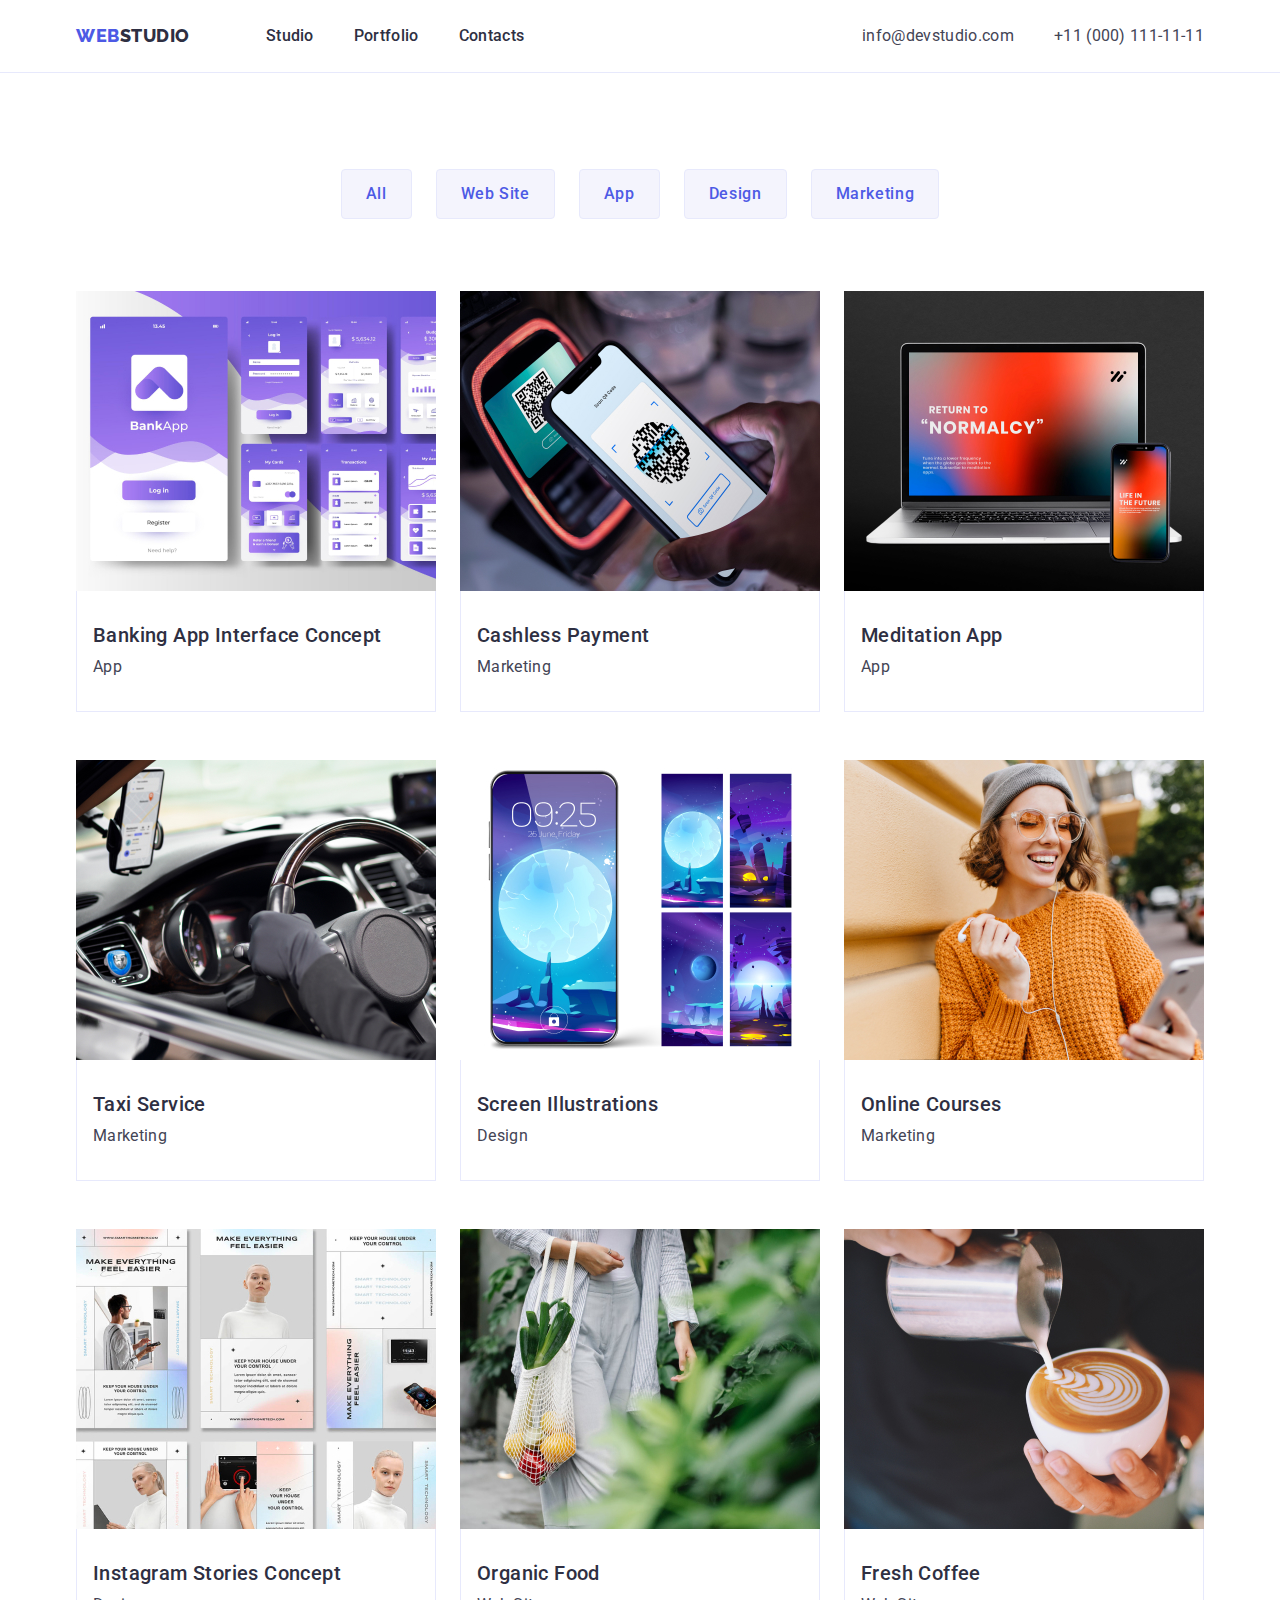
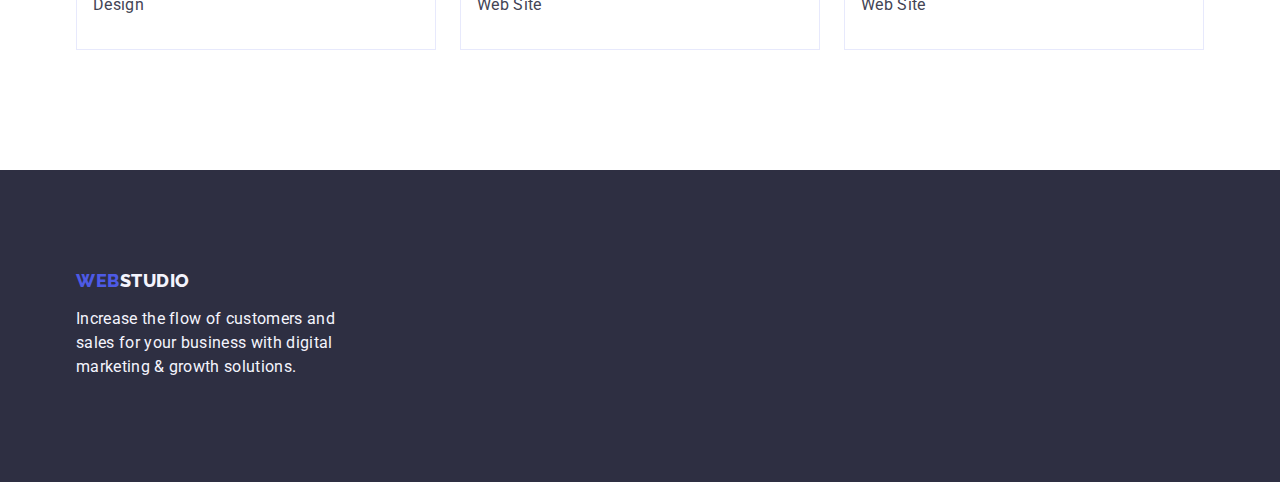
==== portfolio.html @ be7afb0c "3" ====
<!DOCTYPE html>
<html lang="en">
<head>
    <meta charset="UTF-8">
    <meta http-equiv="X-UA-Compatible" content="IE=edge">
    <meta name="viewport" content="width=device-width, initial-scale=1.0">
    <title>Portfolio</title>
    <link rel="preconnect" href="https://fonts.googleapis.com">
    <link rel="preconnect" href="https://fonts.gstatic.com" crossorigin>
    <link href="https://fonts.googleapis.com/css2?family=Raleway:wght@800&family=Roboto:wght@400;500;700;900&display=swap" rel="stylesheet">
    <link rel="stylesheet" href="https://cdnjs.cloudflare.com/ajax/libs/modern-normalize/1.1.0/modern-normalize.min.css">
    <link rel="stylesheet" href="./css/styles.css">
</head>
<body>

    <header class="main-header">
        
        <div class="container main-nav">

            <nav class="main-nav">

                <a href="./index.html" class="logo header link">Web<span class="accent">Studio</span></a>

                <ul class="site-nav list">
                    <li class="item"><a href="./index.html" class="link">Studio</a></li>
                    <li class="item"><a href="./portfolio.html" class="link">Portfolio</a></li>
                    <li class="item"><a href="" class="link">Contacts</a></li>
                </ul>

            </nav>
            
            <address class="contacts">
                <ul class="list">
                    <li class="item"><a href="mailto:info@devstudio.com" class="contact link">info@devstudio.com</a></li>
                    <li class="item"><a href="tel:+110001111111" class="contact link">+11 (000) 111-11-11</a></li>  
                </ul>                      
            </address>   
        
        </div>
        
    </header>

    <main>

        <section class="section gallery">
            <div class="container">
                <h1 class="section-title" hidden>Parametr selection</h1>
                <ul class="buttons-list list">
                    <li class="item">           
                        <button type="button" class="button">All</button>
                    </li>

                    <li class="item">           
                        <button type="button" class="button">Web Site</button>
                    </li>

                    <li class="item">           
                        <button type="button" class="button">App</button>
                    </li>

                    <li class="item">           
                        <button type="button" class="button">Design</button>
                    </li>

                    <li class="item">           
                        <button type="button" class="button">Marketing</button>
                    </li>
                </ul>

                <ul class="photo-list list">
                    <li class="item">
                        <a href="" class="link">
                        <img 
                            src="./images/BankingAppInterfaceConcept.jpg" 
                            alt="Banking app Interface screenshots"
                            width="360"                    
                        >
                        <div class="category">
                            <h2 class="title">Banking App Interface Concept</h2>
                            <p class="text">App</p>
                        </div>  
                        </a>
                    </li>

                    <li class="item">
                        <a href="" class="link">
                        <img 
                            src="./images/CashlessPayment.jpg" 
                            alt="Payment by phone"
                            width="360"                    
                        >
                        <div class="category">
                            <h2 class="title">Cashless Payment</h2>
                            <p class="text">Marketing</p>
                        </div> 
                        </a> 
                    </li>

                    <li class="item">
                        <a href="" class="link">
                        <img 
                            src="./images/MeditationApp.jpg" 
                            alt="Meditation app on laptop and phone screen"
                            width="360"                    
                        >
                        <div class="category">
                            <h2 class="title">Meditation App</h2>
                            <p class="text">App</p>
                        </div> 
                        </a>
                    </li>

                    <li class="item">
                        <a href="" class="link">
                        <img 
                            src="./images/TaxiService.jpg" 
                            alt="Taxi steering wheel"
                            width="360"                    
                        >
                        <div class="category">
                            <h2 class="title">Taxi Service</h2>
                            <p class="text">Marketing</p>
                        </div>
                        </a>  
                    </li>

                    <li class="item">
                        <a href="" class="link">
                        <img 
                            src="./images/ScreenIllustrations.jpg" 
                            alt="Phone screen Illustrations"
                            width="360"                    
                        >
                        <div class="category">
                            <h2 class="title">Screen Illustrations</h2>
                            <p class="text">Design</p> 
                        </div> 
                        </a>
                    </li>

                    <li class="item">
                        <a href="" class="link">
                        <img 
                            src="./images/OnlineCourses.jpg" 
                            alt="Smiling girl in headphones looking at the phone"
                            width="360"                    
                        >
                        <div class="category">
                            <h2 class="title">Online Courses</h2>
                            <p class="text">Marketing</p> 
                        </div> 
                        </a>
                    </li>

                    <li class="item">
                        <a href="" class="link">
                        <img 
                            src="./images/InstagramStoriesConcept.jpg" 
                            alt="screenshots of Instagram stories"
                            width="360"                    
                        >
                        <div class="category">
                            <h2 class="title">Instagram Stories Concept</h2>
                            <p class="text">Design</p>
                        </div>  
                        </a>
                    </li>

                    <li class="item">
                        <a href="" class="link">
                        <img 
                            src="./images/OrganicFood.jpg" 
                            alt="Vegetables and fruits in an ecological grid"
                            width="360"                    
                        >
                        <div class="category">
                            <h2 class="title">Organic Food</h2>
                            <p class="text">Web Site</p> 
                        </div> 
                        </a>
                    </li>

                    <li class="item">
                        <a href="" class="link">
                        <img 
                            src="./images/FreshCoffee.jpg" 
                            alt="Barista makes pattern with milk foam on coffee"
                            width="360"                    
                        >
                        <div class="category">
                            <h2 class="title">Fresh Coffee</h2>
                            <p class="text">Web Site</p> 
                        </div>
                        </a> 
                    </li>
                </ul>
            </div>
        </section>

    </main>
    
    <footer class="footer">

        <div class="container">

            <a href="./index.html" class="logo footer link">Web<span class="accent">Studio</span></a>
            
            <p class="text footer">Increase the flow of customers and sales for your business with digital marketing & growth solutions.</p>

        </div>

    </footer>

</body>
</html>
---- css/styles.css ----
:root {
    --primary-text-color: #434455;
    --title-text-color: #2E2F42;
    --accent-color: #4D5AE5;
    --primary-white-color: #ffffff;
    --light-text-color: #F4F4FD;
    --secondary-accent-color: #404BBF;
    --border-color: #e7e9fc;
}

html {
    box-sizing: border-box;
}

*,
*::before,
*::after {
    box-sizing: inherit;
}

body {
    color: var(--primary-text-color);
    background-color: var(--primary-white-color);

    font-family: "Roboto", sans-serif;
} 

.list {
    padding: 0;
    margin: 0;
    list-style: none;
}

img {
    display: block;
}

.main-header {
    border-bottom: 1px solid var(--border-color);
}

/* logo */

.logo {
    color: var(--accent-color);

    font-family: "Raleway", sans-serif;
    font-weight: 800;
    font-size: 18px;
    line-height: 1.17;
    letter-spacing: 0.03em;
    text-transform: uppercase;
    text-decoration: none;
}

.logo .accent {
    color: var(--title-text-color);
}

.logo.header {
    margin-right: 76px;

    color: var(--accent-color);
}

.logo.footer {
    color: var(--accent-color);
}

.logo.footer .accent {
    color: var(--light-text-color);
}

/* navigation */

.main-nav {
    display: flex;
    align-items: center;
}

.site-nav {
    display: flex;
    gap: 40px;
}

/* .site-nav .item + .item {
    margin-left: 40px;
} */

.site-nav .link { 
    display: block;
    padding-top: 24px;
    padding-bottom: 24px;

    color: var(--title-text-color);

    font-weight: 500;
    font-size: 16px;
    line-height: 1.5;
    letter-spacing: 0.02em;
    text-decoration: none;
}

.site-nav .link:hover,
.site-nav .link:focus {
    color: var(--secondary-accent-color);
}

.link {
    text-decoration: none;
}

/* contacts */

.contacts {
    font-style: normal;
    margin-left: auto;
}

.contacts .list {
    display: flex;
    gap: 40px;
}

/* .contacts .list .item + .item {
    margin-left: 40px;
} */

.contact {
    color: var(--primary-text-color);

    font-size: 16px;
    line-height: 1.5;
    letter-spacing: 0.02em;
    text-decoration: none;
}

.contact:hover,
.contact:focus {
    color: var(--secondary-accent-color);
}

/* hero */

.hero {
    padding: 188px 0;
    height: 600px;

    background-color: var(--title-text-color);
    text-align: center;
}

.hero-title {
    padding-bottom: 48px;
    margin: auto;
    max-width: 496px;

    color: var(--primary-white-color);

    font-weight: 700;
    font-size: 56px;
    line-height: 1.07;    
    letter-spacing: 0.02em;  
} 

.hero .button {
    display: block;
    margin: auto;
    min-width: 169px;
    height: 56px;
    border: none;
}

.button {
    display: block;
    margin: auto;
    padding: 16px 32px;
    border-radius: 4px;
   

    color: var(--primary-white-color);
    background-color: var(--accent-color);

    font-family: inherit;
    font-weight: 500;
    font-size: 16px;
    line-height: 1.5;
    display: flex;
    align-items: center;
    letter-spacing: 0.04em;

    cursor: pointer;
}

.hero .button:hover,
.hero .button:focus {
    color: var(--primary-white-color);
    background-color: var(--secondary-accent-color);
}

.section-title {
    /* padding-bottom: 72px; */
    /* padding-top: 120px; */
    margin: 0;

    color: var(--title-text-color);

    font-weight: 700;
    font-size: 36px;
    line-height: 1.11;
    text-align: center;
    letter-spacing: 0.02em;
}

.section.features {
    /* margin-top: 120px; */
    padding: 120px 0;
}

.feature-list {
    display: flex;
    gap: 24px;
}

.feature-list .item {
    width: calc((100%-72px)/4);
    /* margin: 12px; */
}

.feature-list .title {
    color: var(--title-text-color);

    font-weight: 500;
    font-size: 20px;
    line-height: 24px;
}

.feature-list .item .text {
    margin-bottom: 0;
}

.container {
    width: 1158px;
    margin-left: auto;
    margin-right: auto;
    padding: 0 15px;
}

.title {
    margin-top: 0;
    margin-bottom: 8px;

    color: var(--title-text-color);

    font-weight: 500;
    font-size: 20px;
    line-height: 1.2;
    letter-spacing: 0.02em;
}

.section.doing {
    padding-bottom: 120px;
    padding-top: 0;
}

.doing .section-title {
    margin-bottom: 72px;
    padding-bottom: 0;
}

.doing-list {
    display: flex;
    gap: 24px;
}

.doing-list .item {
    width: calc((100%-48px)/3);
    /* margin-bottom: 120px; */
}

.team-list {
    display: flex;
    gap: 24px;
}

.team-list .item {
    width: calc((100%-72px)/4);
    border-radius: 0px 0px 4px 4px;
}

.team-list .title {
    text-align: center;
    margin-bottom: 8px;
}

.team-list .text {
    text-align: center;
    margin-bottom: 0;
}

.section.team {
    padding: 120px 0;

    background-color: var(--light-text-color);
}

.team .section-title {
    margin-bottom: 72px;
}

.worker-card {
    padding: 32px 16px;
}

.item {
    background-color: var(--primary-white-color);
}

.text {
    margin-top: 0;

    color: var(--primary-text-color);

    font-size: 16px;
    line-height: 1.5;
    letter-spacing: 0.02em;
}

.text.footer {
    width: 264px;
    margin-bottom: 0;

    color: var(--light-text-color);
}

footer {
    padding: 100px 0;
    height: 312px;

    background-color: var(--title-text-color);
}

.footer.link {
    display: inline-block;
    margin-bottom: 16px;
}

.buttons-list {
    display: flex;
    margin: auto;
    justify-content: center;
    gap: 24px;
    margin-bottom: 72px;
}

.buttons-list .button {
    display: inline-block;
    padding: 12px 24px;


    color: var(--accent-color);
    background-color: var(--light-text-color);
    border: 1px solid var(--border-color);
}

.buttons-list .button:hover,
.buttons-list .button:focus {
    color: var(--primary-white-color);
    background-color: var(--secondary-accent-color);
    border: 1px solid transparent;
}

.photo-list {
    display: flex;
    flex-wrap: wrap;
    width: 1128px;
    margin-left: auto;
    margin-right: auto;
}

.photo-list .item {
    width: 360px;
    margin-right: 24px;
    margin-bottom: 48px;
}

.photo-list .item:nth-child(3n) {
    margin-right: 0;
}

.photo-list .item:nth-last-child(-n+3) {
    margin-bottom: 0;
}

.photo-list .item .text {
    margin-bottom: 0;
}

.section.gallery {
    padding: 96px 0 120px;
}

.category {
    padding: 32px 16px;
    border: 1px solid var(--border-color);
    border-top: none;
}

.section {
    padding: 120px 0;
}
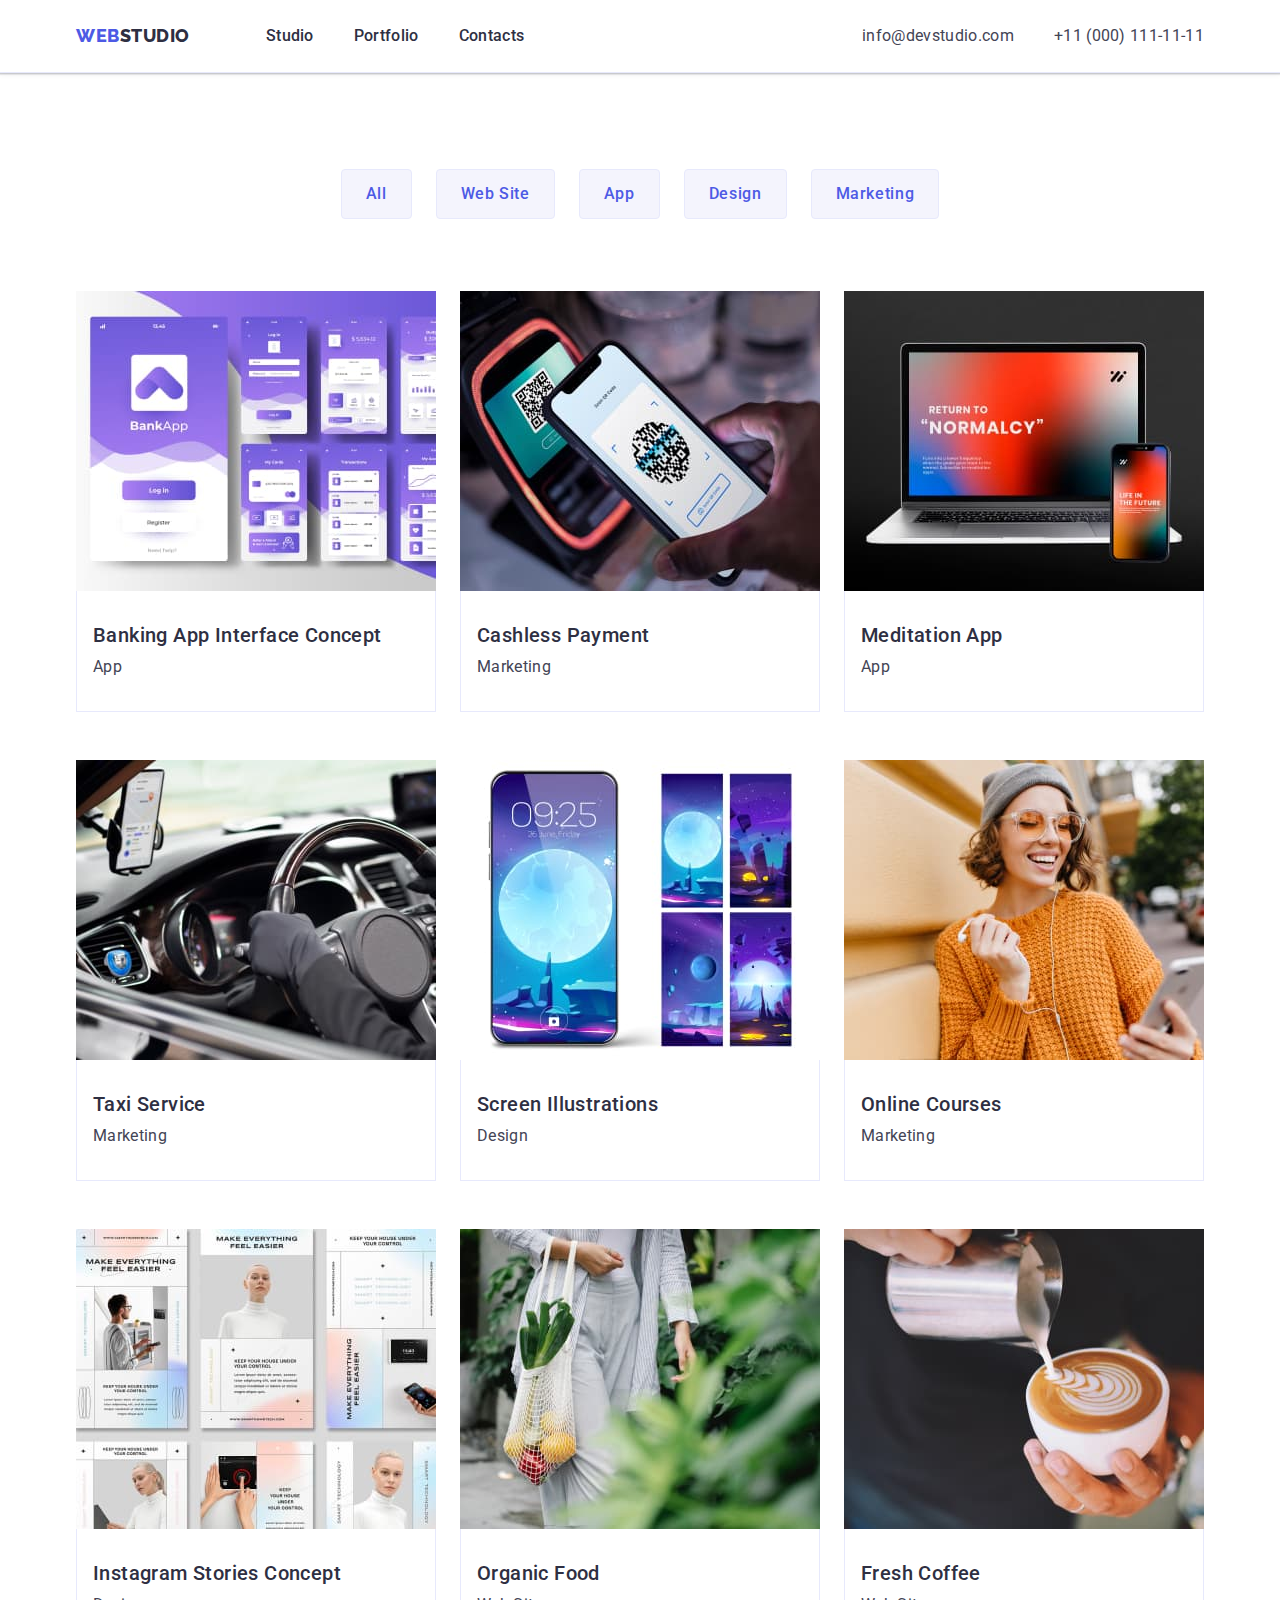
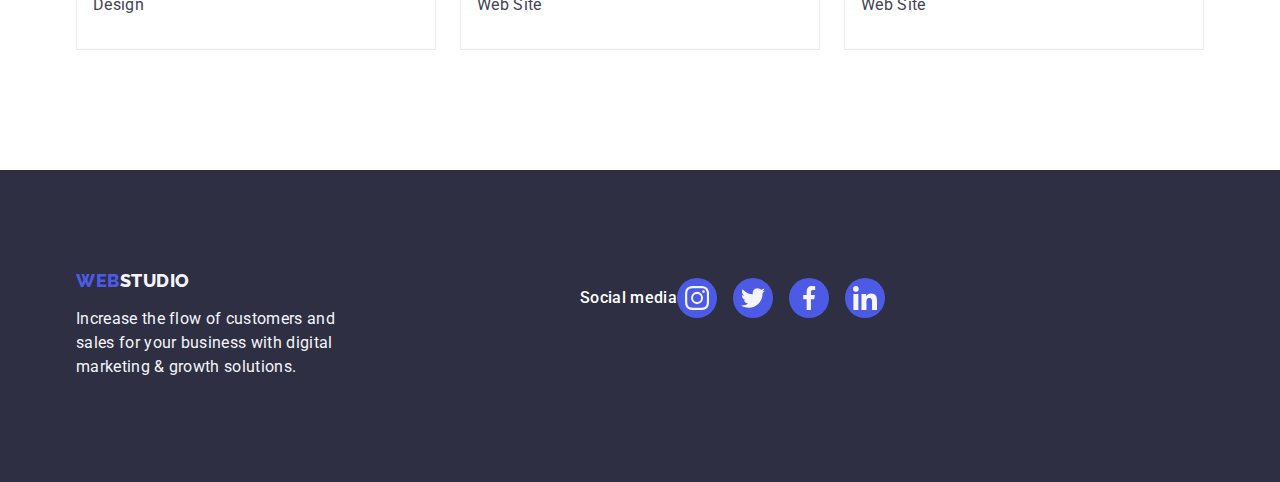
==== commit 43d111f5: "new" ====
--- a/portfolio.html
+++ b/portfolio.html
@@ -199,13 +199,54 @@
 
     </main>
     
-    <footer class="footer">
+        <footer class="footer">
 
         <div class="container">
 
-            <a href="./index.html" class="logo footer link">Web<span class="accent">Studio</span></a>
-            
-            <p class="text footer">Increase the flow of customers and sales for your business with digital marketing & growth solutions.</p>
+            <div class="footer-text-box">
+
+                <a href="./index.html" class="logo footer link">Web<span class="accent">Studio</span></a>
+                
+                <p class="text footer">Increase the flow of customers and sales for your business with digital marketing & growth solutions.</p>
+                
+            </div>
+
+            <div class="footer-social">
+                <p class="footer-social-text">Social media</p>
+                <ul class="social-list list">
+                    <li class="social-item">
+                        <a href="" class="footer-social-link">
+                            <svg class="social-icon" width="24" height="24">
+                                <use href="./images/icons.svg#instagram"></use>
+                            </svg>
+                        </a>
+                    </li>
+
+                    <li class="social-item">
+                        <a href="" class="footer-social-link">
+                            <svg class="social-icon" width="24" height="24">
+                                <use href="./images/icons.svg#twitter"></use>
+                            </svg>
+                        </a>
+                    </li>
+
+                    <li class="social-item">
+                        <a href="" class="footer-social-link">
+                            <svg class="social-icon" width="24" height="24">
+                                <use href="./images/icons.svg#facebook"></use>
+                            </svg>
+                        </a>
+                    </li>
+
+                    <li class="social-item">
+                        <a href="" class="footer-social-link">
+                            <svg class="social-icon" width="24" height="24">
+                                <use href="./images/icons.svg#linkedin"></use>
+                            </svg>
+                        </a>
+                    </li>
+                </ul>
+            </div>
 
         </div>
 
--- a/css/styles.css
+++ b/css/styles.css
@@ -6,6 +6,8 @@
     --light-text-color: #F4F4FD;
     --secondary-accent-color: #404BBF;
     --border-color: #e7e9fc;
+    --light-border-color: #8E8F99;
+    --bgc-color: #31d0aa;
 }
 
 html {
@@ -37,6 +39,9 @@
 
 .main-header {
     border-bottom: 1px solid var(--border-color);
+    box-shadow: 0px 2px 1px rgba(46, 47, 66, 0.08),
+                0px 1px 1px rgba(46, 47, 66, 0.16),
+                0px 1px 6px rgba(46, 47, 66, 0.08);
 }
 
 /* logo */
@@ -145,8 +150,14 @@
 .hero {
     padding: 188px 0;
     height: 600px;
+    max-width: 1440px;
 
     background-color: var(--title-text-color);
+    background-image: linear-gradient(rgba(46, 47, 66, 0.7), rgba(46, 47, 66, 0.7)), url(../images/hero-img.jpg);
+    background-repeat: no-repeat;
+    background-position: center;
+    background-size: cover;
+
     text-align: center;
 }
 
@@ -217,6 +228,16 @@
     padding: 120px 0;
 }
 
+.icon-box {
+    display: flex;
+    align-items: center;
+    justify-content: center;
+    height: 112px;
+    border-radius: 4px;
+    margin-bottom: 8px;
+    background-color: var(--light-text-color);
+}
+
 .feature-list {
     display: flex;
     gap: 24px;
@@ -286,6 +307,10 @@
 .team-list .item {
     width: calc((100%-72px)/4);
     border-radius: 0px 0px 4px 4px;
+
+    box-shadow: 0px 1px 6px rgba(46, 47, 66, 0.08),
+        0px 1px 1px rgba(46, 47, 66, 0.16),
+        0px 2px 1px rgba(46, 47, 66, 0.08);
 }
 
 .team-list .title {
@@ -312,6 +337,32 @@
     padding: 32px 16px;
 }
 
+.social-links {
+    display: flex;
+    align-items: center;
+    justify-content: center;
+    width: 100%;
+    height: 100%;
+    background-color: var(--accent-color);
+    border-radius: 50%;
+}
+
+.social-links:hover,
+.social-links:focus {
+    background-color: var(--secondary-accent-color);
+}
+
+.social-list {
+    display: flex;
+    gap: 24px;
+    margin-top: 8px;
+    justify-content: center;
+}
+
+
+
+
+
 .item {
     background-color: var(--primary-white-color);
 }
@@ -333,16 +384,105 @@
     color: var(--light-text-color);
 }
 
+.client .section-title {
+    margin-bottom: 72px;
+}
+
+.client-list {
+    display: flex;
+    gap: 24px;
+}
+
+.client-list .item {
+    height: 88px;
+}
+
+.client-list-link {
+    display: flex;
+    align-items: center;
+    justify-content: center;
+    width: 100%;
+    height: 100%;
+    border: 1px solid var(--light-border-color);
+    border-radius: 4px;
+
+    color: var(--light-border-color);
+}
+
+.client-list-link:hover,
+.client-list-link:focus {
+    border-color: var(--secondary-accent-color);
+    color: var(--secondary-accent-color);
+}
+
+.feature-icon {
+    fill: currentColor;
+}
+
 footer {
+    display: flex;
     padding: 100px 0;
     height: 312px;
 
     background-color: var(--title-text-color);
+}
+
+.footer-text-box {
+    margin-right: 120px;
 }
 
 .footer.link {
     display: inline-block;
     margin-bottom: 16px;
+}
+
+.footer .container {
+    display: flex;
+}
+
+.footer .social-list {
+    display: flex;
+    gap: 16px;
+}
+
+.footer-social {
+    display: flex;
+    margin-left: 120px;
+}
+
+.footer-social .social-list .social-item {
+    width: 40px;
+    height: 40px;
+}
+
+.footer-social-link {
+    display: flex;
+    align-items: center;
+    justify-content: center;
+    width: 100%;
+    height: 100%;
+    background-color: var(--accent-color);
+    border-radius: 50%;
+}
+
+.footer-social-link:hover,
+.footer-social-link:focus {
+    background-color: var(--bgc-color);
+}
+
+.footer-social-link .social-icon {
+    fill: var(--light-text-color);
+}
+
+.footer-social-text {
+    margin-bottom: 16px;
+
+    color: var(--primary-white-color);
+
+    font-weight: 500;
+    font-size: 16px;
+    line-height: 1.5;
+    letter-spacing: 0.02em;
 }
 
 .buttons-list {
@@ -368,6 +508,9 @@
     color: var(--primary-white-color);
     background-color: var(--secondary-accent-color);
     border: 1px solid transparent;
+    box-shadow: 0px 3px 1px rgba(0, 0, 0, 0.1),
+        0px 2px 1px rgba(0, 0, 0, 0.08),
+        0px 2px 2px rgba(0, 0, 0, 0.12);
 }
 
 .photo-list {
@@ -378,6 +521,17 @@
     margin-right: auto;
 }
 
+.photo-list .item .link {
+    display: block;
+}
+
+.photo-list .item .link:hover,
+.photo-list .item .link:focus {
+    box-shadow: 0px 1px 6px rgba(46, 47, 66, 0.08),
+        0px 1px 1px rgba(46, 47, 66, 0.16),
+        0px 2px 1px rgba(46, 47, 66, 0.08);
+}
+
 .photo-list .item {
     width: 360px;
     margin-right: 24px;
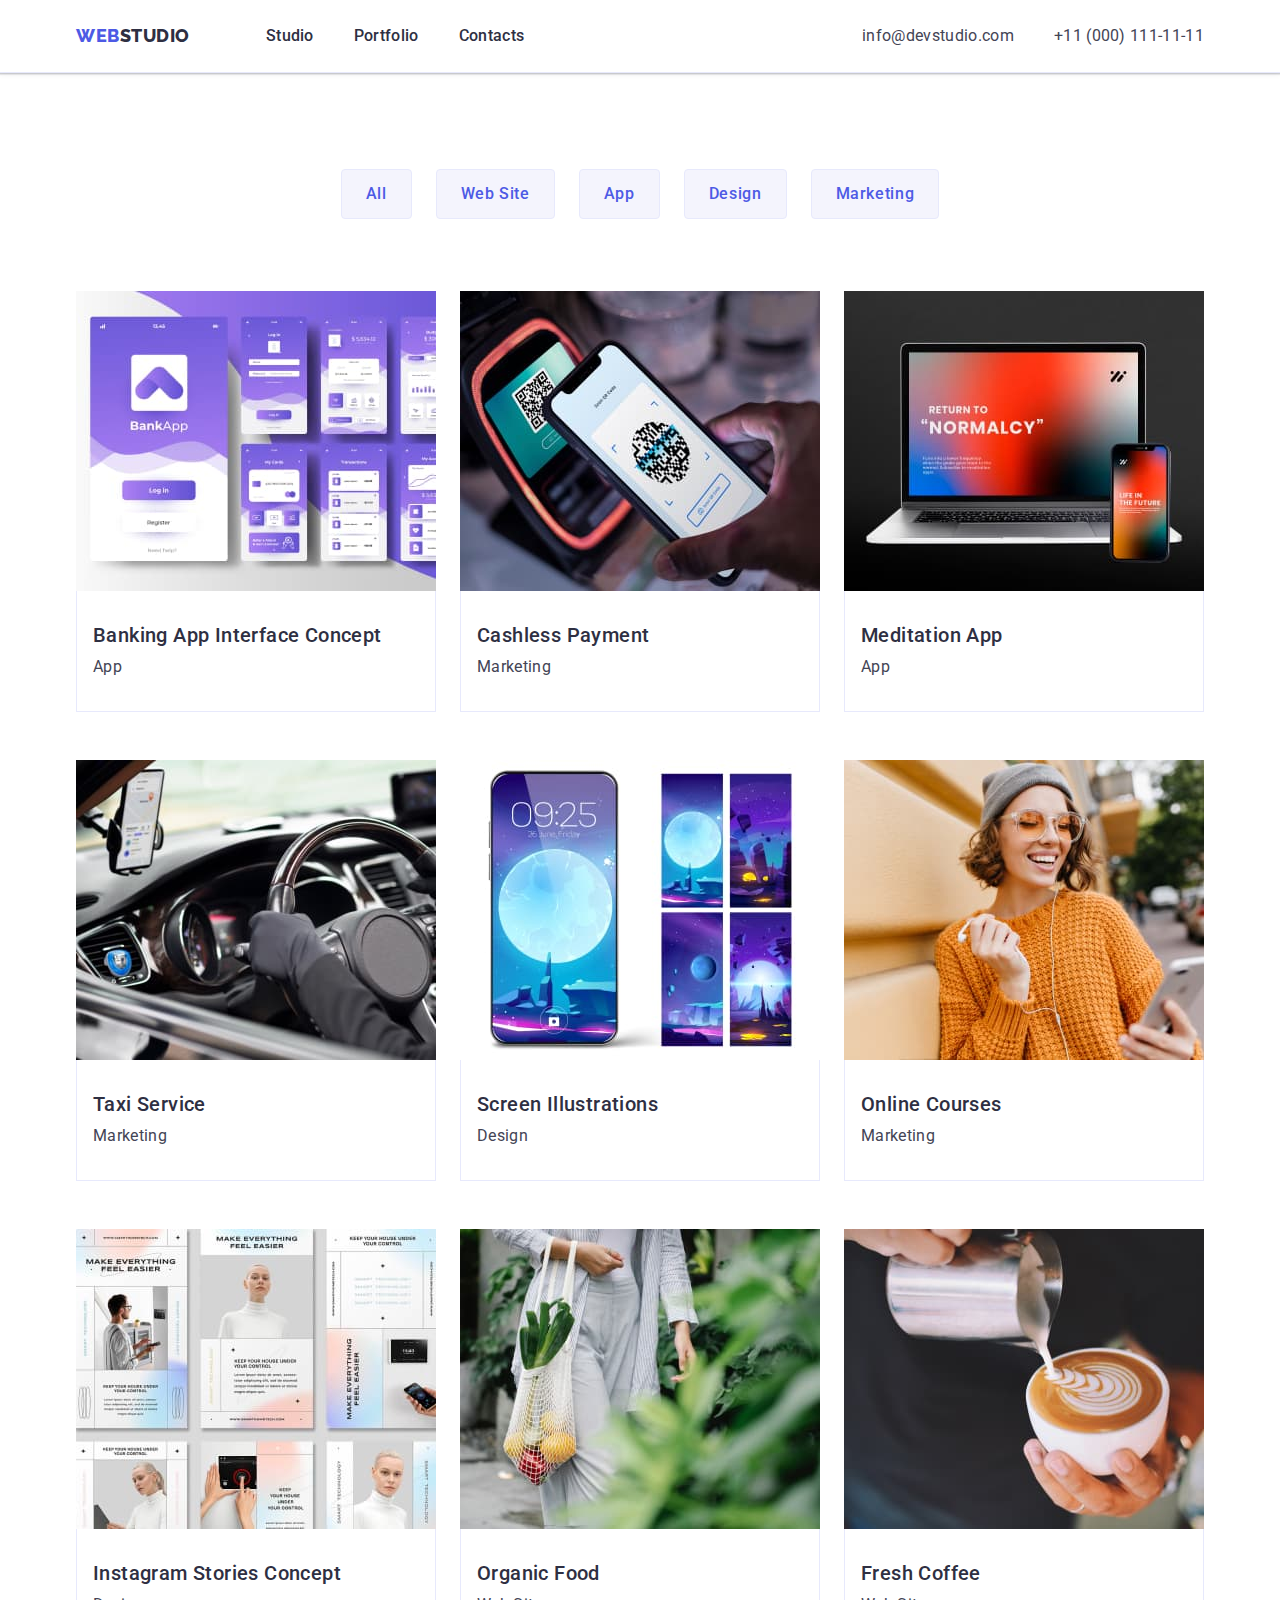
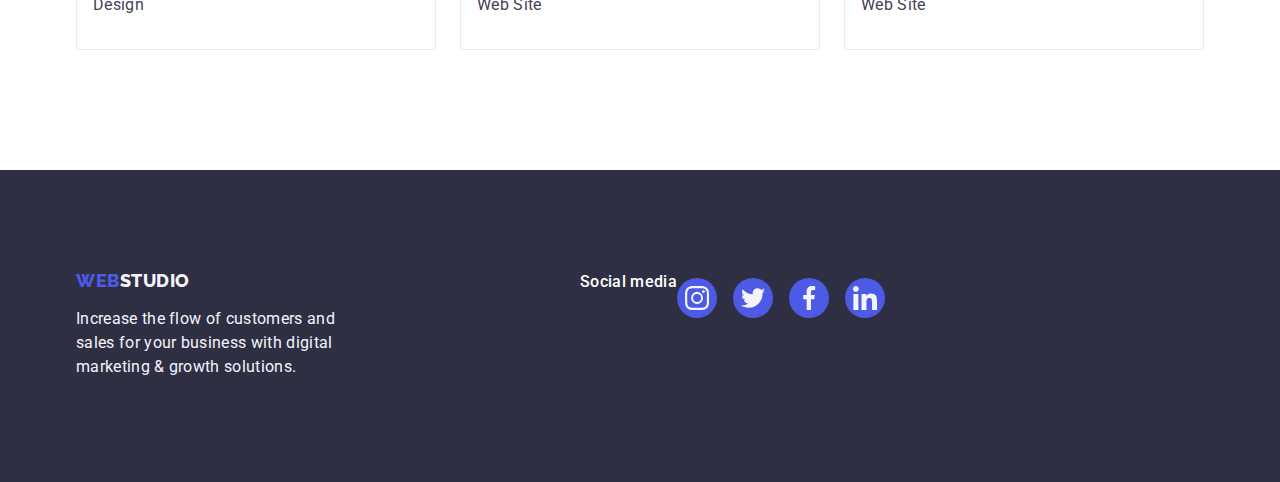
==== commit 3765f4d4: "footer" ====
--- a/portfolio.html
+++ b/portfolio.html
@@ -199,7 +199,7 @@
 
     </main>
     
-        <footer class="footer">
+    <footer class="footer">
 
         <div class="container">
 
--- a/css/styles.css
+++ b/css/styles.css
@@ -352,6 +352,10 @@
     background-color: var(--secondary-accent-color);
 }
 
+.social-links .social-icon {
+    fill: var(--light-text-color);
+}
+
 .social-list {
     display: flex;
     gap: 24px;
@@ -359,9 +363,10 @@
     justify-content: center;
 }
 
-
-
-
+.social-list .social-item {
+    width: 40px;
+    height: 40px;
+}
 
 .item {
     background-color: var(--primary-white-color);
@@ -394,6 +399,7 @@
 }
 
 .client-list .item {
+    width: calc((100%-120px)/6);
     height: 88px;
 }
 
@@ -438,6 +444,7 @@
 
 .footer .container {
     display: flex;
+    align-items: baseline;
 }
 
 .footer .social-list {
@@ -474,8 +481,9 @@
     fill: var(--light-text-color);
 }
 
-.footer-social-text {
+.footer-social .footer-social-text {
     margin-bottom: 16px;
+    margin-top: 0;
 
     color: var(--primary-white-color);
 
